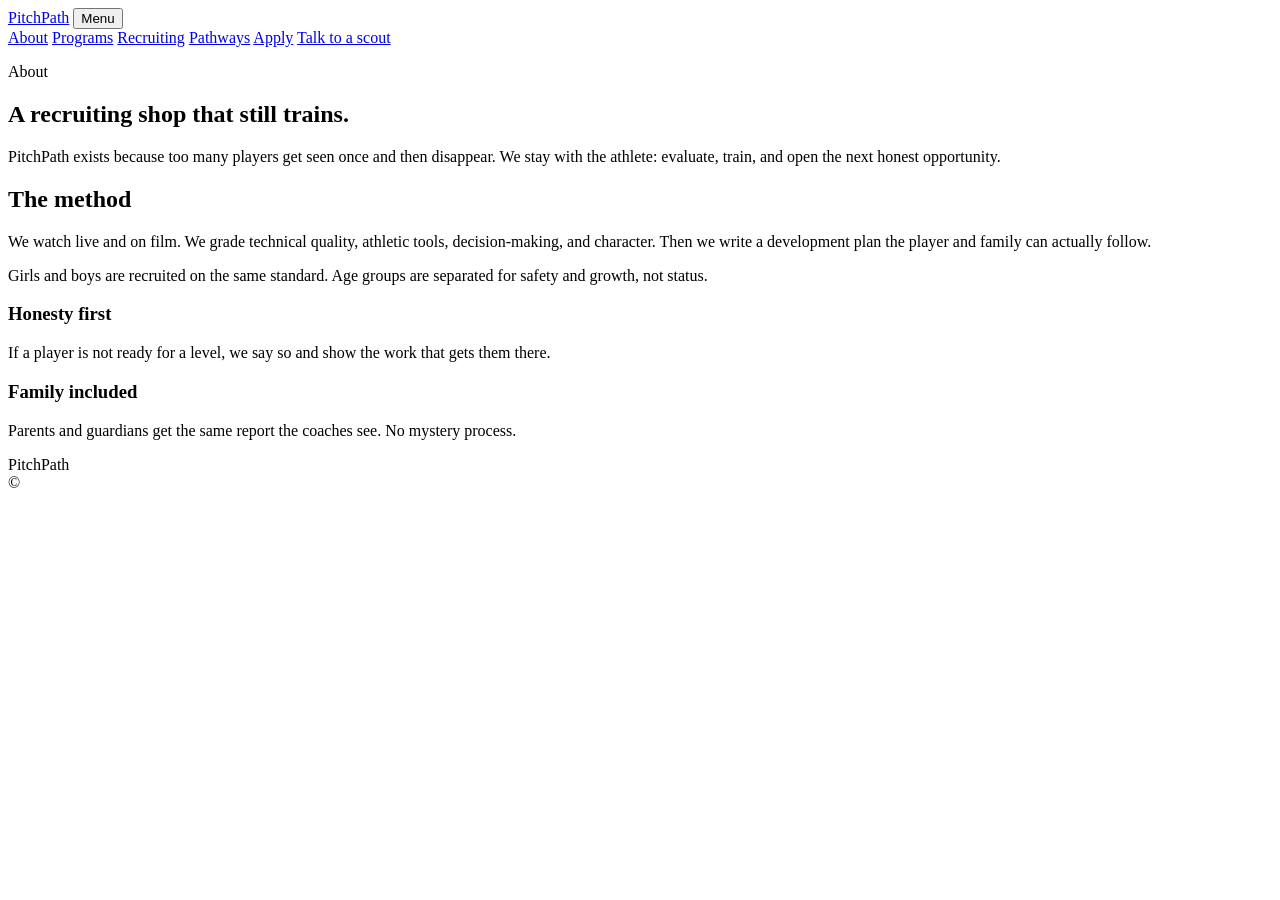
==== about.html @ 86e5f9f6 "Add PitchPath soccer recruiting website" ====
<!DOCTYPE html>
<html lang="en">
<head>
  <meta charset="UTF-8">
  <meta name="viewport" content="width=device-width, initial-scale=1.0">
  <title>About PitchPath</title>
  <link rel="stylesheet" href="css/styles.css">
</head>
<body>
  <header class="topbar">
    <div class="wrap nav">
      <a class="brand" href="index.html"><span class="mark"></span> PitchPath</a>
      <button class="menu-btn" type="button">Menu</button>
      <nav class="nav-links">
        <a href="about.html">About</a>
        <a href="programs.html">Programs</a>
        <a href="recruiting.html">Recruiting</a>
        <a href="pathways.html">Pathways</a>
        <a href="apply.html">Apply</a>
        <a class="btn" href="contact.html">Talk to a scout</a>
      </nav>
    </div>
  </header>

  <section class="hero">
    <div class="wrap">
      <p class="kicker">About</p>
      <h1>A recruiting shop that still trains.</h1>
      <p class="lede">PitchPath exists because too many players get seen once and then disappear. We stay with the athlete: evaluate, train, and open the next honest opportunity.</p>
    </div>
  </section>

  <section>
    <div class="wrap split">
      <div>
        <h2>The method</h2>
        <p>We watch live and on film. We grade technical quality, athletic tools, decision-making, and character. Then we write a development plan the player and family can actually follow.</p>
        <p style="margin-top:14px">Girls and boys are recruited on the same standard. Age groups are separated for safety and growth, not status.</p>
      </div>
      <div class="cards" style="grid-template-columns:1fr">
        <article class="card"><h3>Honesty first</h3><p>If a player is not ready for a level, we say so and show the work that gets them there.</p></article>
        <article class="card"><h3>Family included</h3><p>Parents and guardians get the same report the coaches see. No mystery process.</p></article>
      </div>
    </div>
  </section>

  <footer>
    <div class="wrap foot">
      <div>PitchPath</div>
      <div>© <span data-year></span></div>
    </div>
  </footer>
  <script src="js/main.js"></script>
</body>
</html>
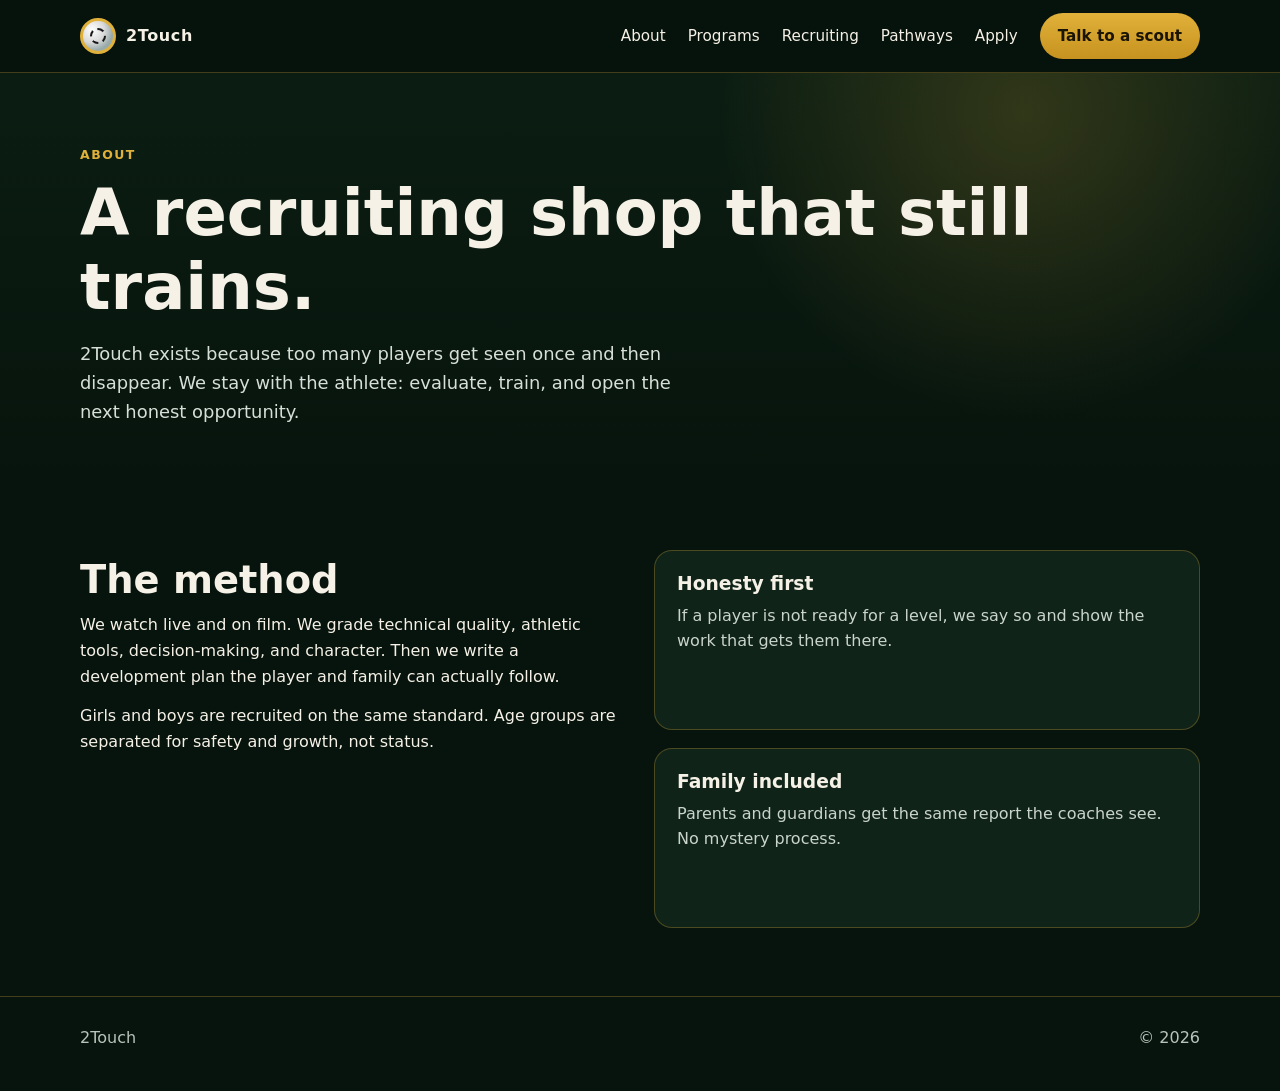
==== commit 6cddb066: "Rename PitchPath to 2Touch" ====
--- a/about.html
+++ b/about.html
@@ -3,13 +3,13 @@
 <head>
   <meta charset="UTF-8">
   <meta name="viewport" content="width=device-width, initial-scale=1.0">
-  <title>About PitchPath</title>
+  <title>About 2Touch</title>
   <link rel="stylesheet" href="css/styles.css">
 </head>
 <body>
   <header class="topbar">
     <div class="wrap nav">
-      <a class="brand" href="index.html"><span class="mark"></span> PitchPath</a>
+      <a class="brand" href="index.html"><span class="mark"></span> 2Touch</a>
       <button class="menu-btn" type="button">Menu</button>
       <nav class="nav-links">
         <a href="about.html">About</a>
@@ -26,7 +26,7 @@
     <div class="wrap">
       <p class="kicker">About</p>
       <h1>A recruiting shop that still trains.</h1>
-      <p class="lede">PitchPath exists because too many players get seen once and then disappear. We stay with the athlete: evaluate, train, and open the next honest opportunity.</p>
+      <p class="lede">2Touch exists because too many players get seen once and then disappear. We stay with the athlete: evaluate, train, and open the next honest opportunity.</p>
     </div>
   </section>
 
@@ -46,7 +46,7 @@
 
   <footer>
     <div class="wrap foot">
-      <div>PitchPath</div>
+      <div>2Touch</div>
       <div>© <span data-year></span></div>
     </div>
   </footer>
--- a/css/styles.css
+++ b/css/styles.css
@@ -0,0 +1,140 @@
+:root {
+  --pitch: #07140d;
+  --pitch-2: #0d2416;
+  --grass: #1f8a45;
+  --grass-2: #146332;
+  --gold: #e0b13a;
+  --gold-2: #c7921f;
+  --cream: #f6f1e6;
+  --ink: #122017;
+  --muted: #6b7a70;
+  --line: rgba(224, 177, 58, 0.28);
+  --card: #102318;
+  --white: #fff;
+  --shadow: 0 18px 40px rgba(0, 0, 0, 0.28);
+  --radius: 18px;
+}
+
+* { box-sizing: border-box; margin: 0; padding: 0; }
+html { scroll-behavior: smooth; }
+body {
+  font-family: "Segoe UI", Inter, system-ui, sans-serif;
+  background: var(--pitch);
+  color: var(--cream);
+  line-height: 1.6;
+}
+img { max-width: 100%; display: block; }
+a { color: inherit; text-decoration: none; }
+.wrap { width: min(1120px, calc(100% - 40px)); margin: 0 auto; }
+
+.topbar {
+  position: sticky; top: 0; z-index: 40;
+  background: rgba(7, 20, 13, 0.88);
+  backdrop-filter: blur(12px);
+  border-bottom: 1px solid var(--line);
+}
+.nav {
+  display: flex; align-items: center; justify-content: space-between;
+  min-height: 72px; gap: 16px;
+}
+.brand { display: flex; align-items: center; gap: 10px; font-weight: 800; letter-spacing: 0.04em; }
+.mark {
+  width: 36px; height: 36px; border-radius: 50%;
+  background: radial-gradient(circle at 30% 30%, #fff, #d9d9d9 42%, #9aa 70%);
+  border: 3px solid var(--gold);
+  position: relative;
+}
+.mark::after {
+  content: ""; position: absolute; inset: 7px; border: 2px dashed #1a1a1a; border-radius: 50%;
+}
+.nav-links { display: flex; gap: 22px; align-items: center; font-size: 0.95rem; }
+.nav-links a:hover { color: var(--gold); }
+.btn {
+  display: inline-flex; align-items: center; justify-content: center;
+  background: linear-gradient(180deg, var(--gold), var(--gold-2));
+  color: #1a1404; font-weight: 700; border: 0; border-radius: 999px;
+  padding: 11px 18px; cursor: pointer; transition: transform 0.15s ease, box-shadow 0.15s ease;
+}
+.btn:hover { transform: translateY(-1px); box-shadow: 0 8px 18px rgba(224,177,58,.28); }
+.btn.ghost { background: transparent; color: var(--cream); border: 1px solid var(--line); }
+.menu-btn {
+  display: none; background: none; border: 1px solid var(--line);
+  color: var(--cream); border-radius: 10px; padding: 8px 10px;
+}
+
+.hero {
+  padding: 72px 0 56px;
+  background:
+    radial-gradient(circle at 80% 10%, rgba(224,177,58,.18), transparent 28%),
+    linear-gradient(180deg, #0b1d12, var(--pitch));
+}
+.hero-grid { display: grid; grid-template-columns: 1.15fr .85fr; gap: 40px; align-items: center; }
+.kicker { color: var(--gold); font-weight: 700; letter-spacing: .12em; text-transform: uppercase; font-size: .78rem; }
+h1, h2, h3 { line-height: 1.15; }
+h1 { font-size: clamp(2.2rem, 5vw, 4.2rem); margin: 12px 0 16px; }
+.lede { font-size: 1.12rem; color: #d7e0d8; max-width: 54ch; }
+.hero-actions { display: flex; gap: 12px; margin-top: 26px; flex-wrap: wrap; }
+.stats { display: grid; grid-template-columns: repeat(3, 1fr); gap: 12px; margin-top: 32px; }
+.stat { background: var(--card); border: 1px solid var(--line); border-radius: 14px; padding: 14px; }
+.stat b { display: block; font-size: 1.4rem; color: var(--gold); }
+.pitch-card {
+  background: linear-gradient(160deg, #163422, #0c1c13);
+  border: 1px solid var(--line); border-radius: 24px; padding: 22px;
+  min-height: 340px; box-shadow: var(--shadow);
+}
+.field {
+  height: 240px; border: 2px solid rgba(255,255,255,.25); border-radius: 12px;
+  background:
+    repeating-linear-gradient(90deg, #1a6b38 0 28px, #167034 28px 56px);
+  position: relative; overflow: hidden;
+}
+.field::before, .field::after {
+  content: ""; position: absolute; left: 50%; top: 0; bottom: 0; width: 2px; background: rgba(255,255,255,.45);
+}
+.field::after { left: 50%; top: 50%; width: 72px; height: 72px; border: 2px solid rgba(255,255,255,.45); border-radius: 50%; transform: translate(-50%, -50%); background: none; }
+.chip-row { display: flex; gap: 8px; flex-wrap: wrap; margin-top: 16px; }
+.chip { background: rgba(255,255,255,.06); border: 1px solid var(--line); border-radius: 999px; padding: 6px 10px; font-size: .82rem; }
+
+section { padding: 68px 0; }
+.section-head { max-width: 62ch; margin-bottom: 28px; }
+h2 { font-size: clamp(1.7rem, 3vw, 2.5rem); margin: 8px 0 10px; }
+.cards { display: grid; grid-template-columns: repeat(3, 1fr); gap: 18px; }
+.card {
+  background: var(--card); border: 1px solid var(--line); border-radius: var(--radius);
+  padding: 22px; min-height: 180px;
+}
+.card h3 { margin-bottom: 8px; }
+.card p { color: #c9d4cc; }
+.ages { display: grid; grid-template-columns: repeat(4, 1fr); gap: 14px; }
+.age { background: #12281b; border-radius: 16px; padding: 18px; border: 1px solid var(--line); }
+.age span { color: var(--gold); font-weight: 700; font-size: .82rem; }
+
+.table-wrap { overflow-x: auto; border: 1px solid var(--line); border-radius: 16px; }
+table { width: 100%; border-collapse: collapse; background: #102318; }
+th, td { text-align: left; padding: 14px 16px; border-bottom: 1px solid rgba(255,255,255,.08); }
+th { color: var(--gold); font-size: .86rem; letter-spacing: .04em; }
+form { display: grid; gap: 12px; background: var(--card); padding: 22px; border-radius: 18px; border: 1px solid var(--line); }
+label { font-size: .9rem; color: #d6ddd8; }
+input, select, textarea {
+  width: 100%; padding: 12px 12px; border-radius: 10px; border: 1px solid #2a4635;
+  background: #0b1a12; color: var(--cream); font: inherit;
+}
+textarea { min-height: 120px; resize: vertical; }
+.note { color: #b7c3bb; font-size: .9rem; }
+.success { display: none; background: #14351f; border: 1px solid var(--gold); padding: 14px; border-radius: 12px; }
+.split { display: grid; grid-template-columns: 1fr 1fr; gap: 28px; align-items: start; }
+
+footer { border-top: 1px solid var(--line); padding: 28px 0 40px; color: #b7c3bb; }
+.foot { display: flex; justify-content: space-between; gap: 16px; flex-wrap: wrap; }
+
+@media (max-width: 860px) {
+  .menu-btn { display: block; }
+  .nav-links {
+    display: none; position: absolute; top: 72px; left: 0; right: 0;
+    background: #0b1a12; flex-direction: column; padding: 16px 20px 22px;
+    border-bottom: 1px solid var(--line);
+  }
+  .nav-links.open { display: flex; }
+  .hero-grid, .cards, .ages, .split { grid-template-columns: 1fr; }
+  .stats { grid-template-columns: 1fr 1fr; }
+}
